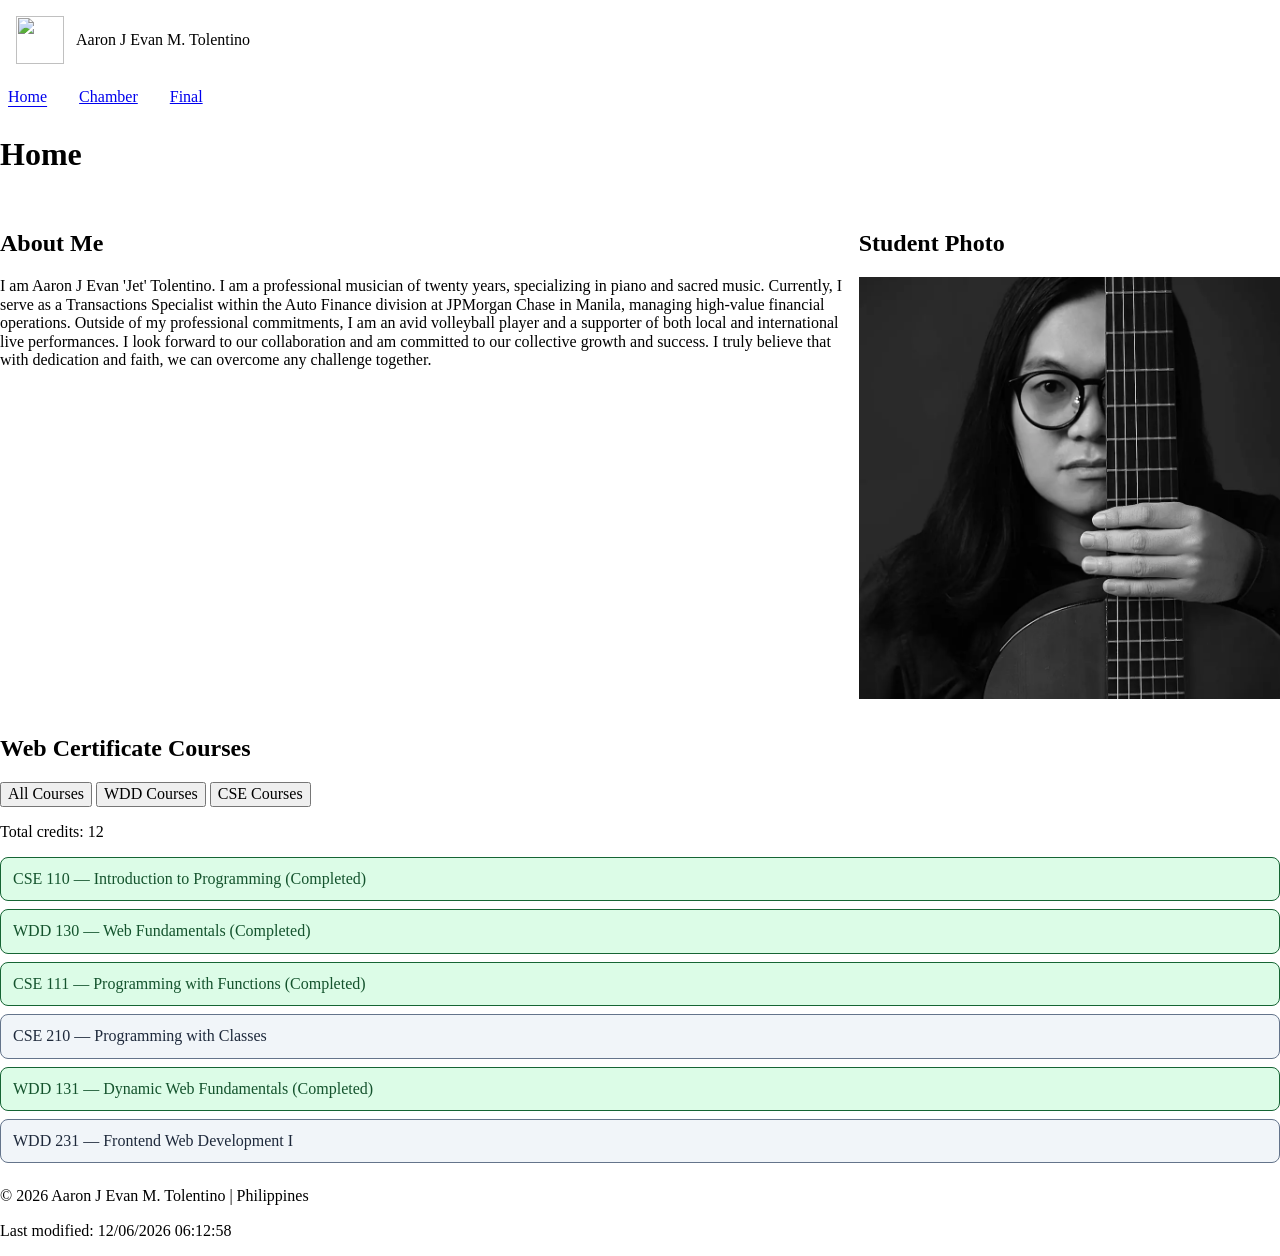
==== index.html @ 53fe9d9b "wk01-8" ====
<!DOCTYPE html>
<html lang="en">

<head>
    <meta charset="UTF-8">
    <meta name="viewport" content="width=device-width, initial-scale=1.0">
    <meta name="description" content="My WDD 231 course home page and web development projects.">
    <meta name="author" content="Aaron J Evan M. Tolentino">
    <title>Home | WDD 231 | Aaron J Evan M. Tolentino</title>
    <link rel="stylesheet" href="styles/normalize.css">
    <link rel="stylesheet" href="styles/small.css">
    <link rel="stylesheet" href="styles/larger.css">
    <script src="scripts/course.js" defer></script>
    <script src="scripts/date.js" defer></script>
    <script src="scripts/navigation.js" defer></script>
</head>

<body>
    <header>
        <img src="images/logo.svg" alt="" width="48" height="48">
        <span>Aaron J Evan M. Tolentino</span>
        <button type="button" id="menu-button" aria-controls="main-nav" aria-expanded="false"
            aria-label="Toggle navigation" hidden>
            ☰
        </button>
    </header>

    <nav id="main-nav" aria-label="Main navigation">
        <a href="index.html" aria-current="page">Home</a>
        <a href="chamber/">Chamber</a>
        <a href="final/">Final</a>
    </nav>

    <main>
        <h1>Home</h1>

        <section>
            <h2>About Me</h2>
            <p>
                I am Aaron J Evan 'Jet' Tolentino. I am a professional musician of twenty years,
                specializing in piano and sacred music. Currently, I serve as a Transactions
                Specialist within the Auto Finance division at JPMorgan Chase in Manila, managing
                high-value financial operations. Outside of my professional commitments, I am an
                avid volleyball player and a supporter of both local and international live
                performances. I look forward to our collaboration and am committed to our collective
                growth and success. I truly believe that with dedication and faith, we can overcome
                any challenge together.
            </p>
        </section>

        <section>
            <h2>Student Photo</h2>
            <img src="images/profile.webp" alt="Portrait of Aaron J Evan M. Tolentino">
        </section>

        <section class="courses-section">
            <h2>Web Certificate Courses</h2>

            <div class="course-filters">
                <button type="button" data-filter="all">All Courses</button>
                <button type="button" data-filter="WDD">WDD Courses</button>
                <button type="button" data-filter="CSE">CSE Courses</button>
            </div>

            <p>Total credits: <span id="total-credits">0</span></p>
            <div id="course-list"></div>
        </section>
    </main>

    <footer>
        <p>&copy; <span id="currentyear"></span> Aaron J Evan M. Tolentino | Philippines</p>
        <p id="lastModified"></p>
    </footer>
</body>

</html>
---- styles/small.css ----
.course-card {
    margin: 0.5rem 0;
    padding: 0.75rem;
    border: 1px solid #64748b;
    border-radius: 0.5rem;
    background-color: #f1f5f9;
    color: #1e293b;
}

.course-card.completed {
    border-color: #166534;
    background-color: #dcfce7;
    color: #14532d;
}
#main-nav.menu-ready:not(.is-open) {
    display: none;
}

#main-nav a {
    display: block;
    padding: 0.5rem;
}

#main-nav a[aria-current="page"],
#main-nav a:hover {
    text-decoration: underline;
    text-underline-offset: 0.25em;
}

main img {
    display: block;
    max-width: 100%;
    height: auto;
}

header {
    display: flex;
    align-items: center;
    gap: 0.75rem;
    padding: 1rem;
}

#menu-button {
    margin-inline-start: auto;
}
---- styles/larger.css ----
@media (min-width: 768px) {
    #menu-button {
        display: none;
    }

    #main-nav,
    #main-nav.menu-ready:not(.is-open) {
        display: flex;
        gap: 1rem;
    }

    main {
        display: grid;
        grid-template-columns: minmax(0, 2fr) minmax(0, 1fr);
        gap: 1rem;
    }

    main > h1,
    .courses-section {
        grid-column: 1 / -1;
    }
}
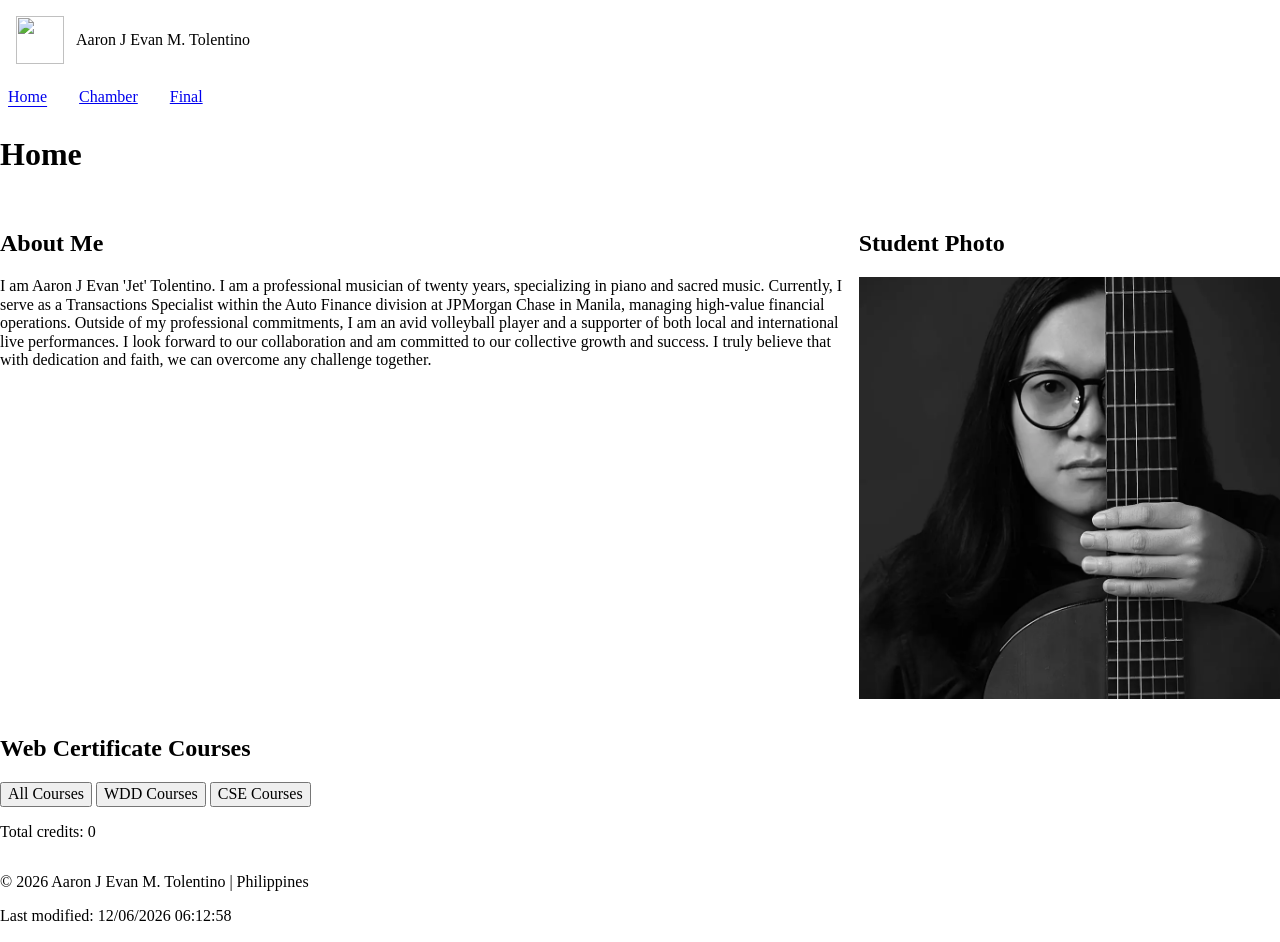
==== commit 8cd97675: "wk01-9" ====
--- a/index.html
+++ b/index.html
@@ -1,26 +1,32 @@
 <!DOCTYPE html>
 <html lang="en">
-
 <head>
     <meta charset="UTF-8">
     <meta name="viewport" content="width=device-width, initial-scale=1.0">
     <meta name="description" content="My WDD 231 course home page and web development projects.">
     <meta name="author" content="Aaron J Evan M. Tolentino">
     <title>Home | WDD 231 | Aaron J Evan M. Tolentino</title>
+
     <link rel="stylesheet" href="styles/normalize.css">
     <link rel="stylesheet" href="styles/small.css">
     <link rel="stylesheet" href="styles/larger.css">
+
     <script src="scripts/course.js" defer></script>
     <script src="scripts/date.js" defer></script>
     <script src="scripts/navigation.js" defer></script>
 </head>
-
 <body>
     <header>
         <img src="images/logo.svg" alt="" width="48" height="48">
         <span>Aaron J Evan M. Tolentino</span>
-        <button type="button" id="menu-button" aria-controls="main-nav" aria-expanded="false"
-            aria-label="Toggle navigation" hidden>
+        <button
+            type="button"
+            id="menu-button"
+            aria-controls="main-nav"
+            aria-expanded="false"
+            aria-label="Toggle navigation"
+            hidden
+        >
             ☰
         </button>
     </header>
@@ -50,7 +56,12 @@
 
         <section>
             <h2>Student Photo</h2>
-            <img src="images/profile.webp" alt="Portrait of Aaron J Evan M. Tolentino">
+            <img
+                src="images/profile.webp"
+                alt="Portrait of Aaron J Evan M. Tolentino"
+                width="900"
+                height="900"
+            >
         </section>
 
         <section class="courses-section">
@@ -72,5 +83,4 @@
         <p id="lastModified"></p>
     </footer>
 </body>
-
 </html>
--- a/styles/small.css
+++ b/styles/small.css
@@ -1,17 +1,16 @@
-.course-card {
-    margin: 0.5rem 0;
-    padding: 0.75rem;
-    border: 1px solid #64748b;
-    border-radius: 0.5rem;
-    background-color: #f1f5f9;
-    color: #1e293b;
+/* Header */
+header {
+    display: flex;
+    align-items: center;
+    gap: 0.75rem;
+    padding: 1rem;
 }
 
-.course-card.completed {
-    border-color: #166534;
-    background-color: #dcfce7;
-    color: #14532d;
+#menu-button {
+    margin-inline-start: auto;
 }
+
+/* Navigation */
 #main-nav.menu-ready:not(.is-open) {
     display: none;
 }
@@ -27,19 +26,25 @@
     text-underline-offset: 0.25em;
 }
 
+/* Student photo */
 main img {
     display: block;
     max-width: 100%;
     height: auto;
 }
 
-header {
-    display: flex;
-    align-items: center;
-    gap: 0.75rem;
-    padding: 1rem;
+/* Course cards */
+.course-card {
+    margin: 0.5rem 0;
+    padding: 0.75rem;
+    border: 1px solid #64748b;
+    border-radius: 0.5rem;
+    background-color: #f1f5f9;
+    color: #1e293b;
 }
 
-#menu-button {
-    margin-inline-start: auto;
+.course-card.completed {
+    border-color: #166534;
+    background-color: #dcfce7;
+    color: #14532d;
 }
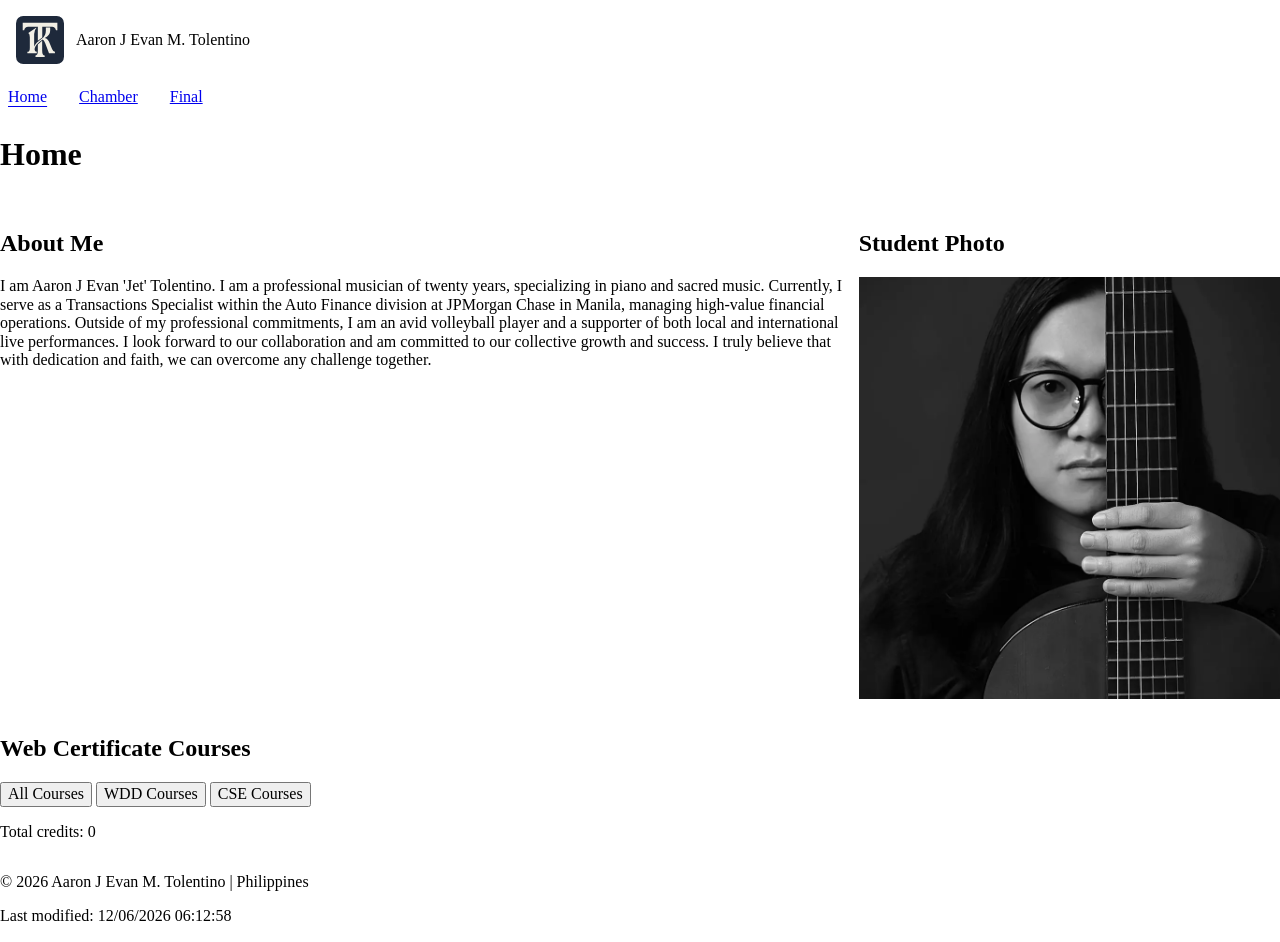
==== commit 0202af19: "image logo" ====
--- a/index.html
+++ b/index.html
@@ -1,5 +1,6 @@
 <!DOCTYPE html>
 <html lang="en">
+
 <head>
     <meta charset="UTF-8">
     <meta name="viewport" content="width=device-width, initial-scale=1.0">
@@ -15,18 +16,13 @@
     <script src="scripts/date.js" defer></script>
     <script src="scripts/navigation.js" defer></script>
 </head>
+
 <body>
     <header>
         <img src="images/logo.svg" alt="" width="48" height="48">
         <span>Aaron J Evan M. Tolentino</span>
-        <button
-            type="button"
-            id="menu-button"
-            aria-controls="main-nav"
-            aria-expanded="false"
-            aria-label="Toggle navigation"
-            hidden
-        >
+        <button type="button" id="menu-button" aria-controls="main-nav" aria-expanded="false"
+            aria-label="Toggle navigation" hidden>
             ☰
         </button>
     </header>
@@ -56,12 +52,7 @@
 
         <section>
             <h2>Student Photo</h2>
-            <img
-                src="images/profile.webp"
-                alt="Portrait of Aaron J Evan M. Tolentino"
-                width="900"
-                height="900"
-            >
+            <img src="images/profile.webp" alt="Portrait of Aaron J Evan M. Tolentino" width="900" height="900">
         </section>
 
         <section class="courses-section">
@@ -83,4 +74,5 @@
         <p id="lastModified"></p>
     </footer>
 </body>
+
 </html>
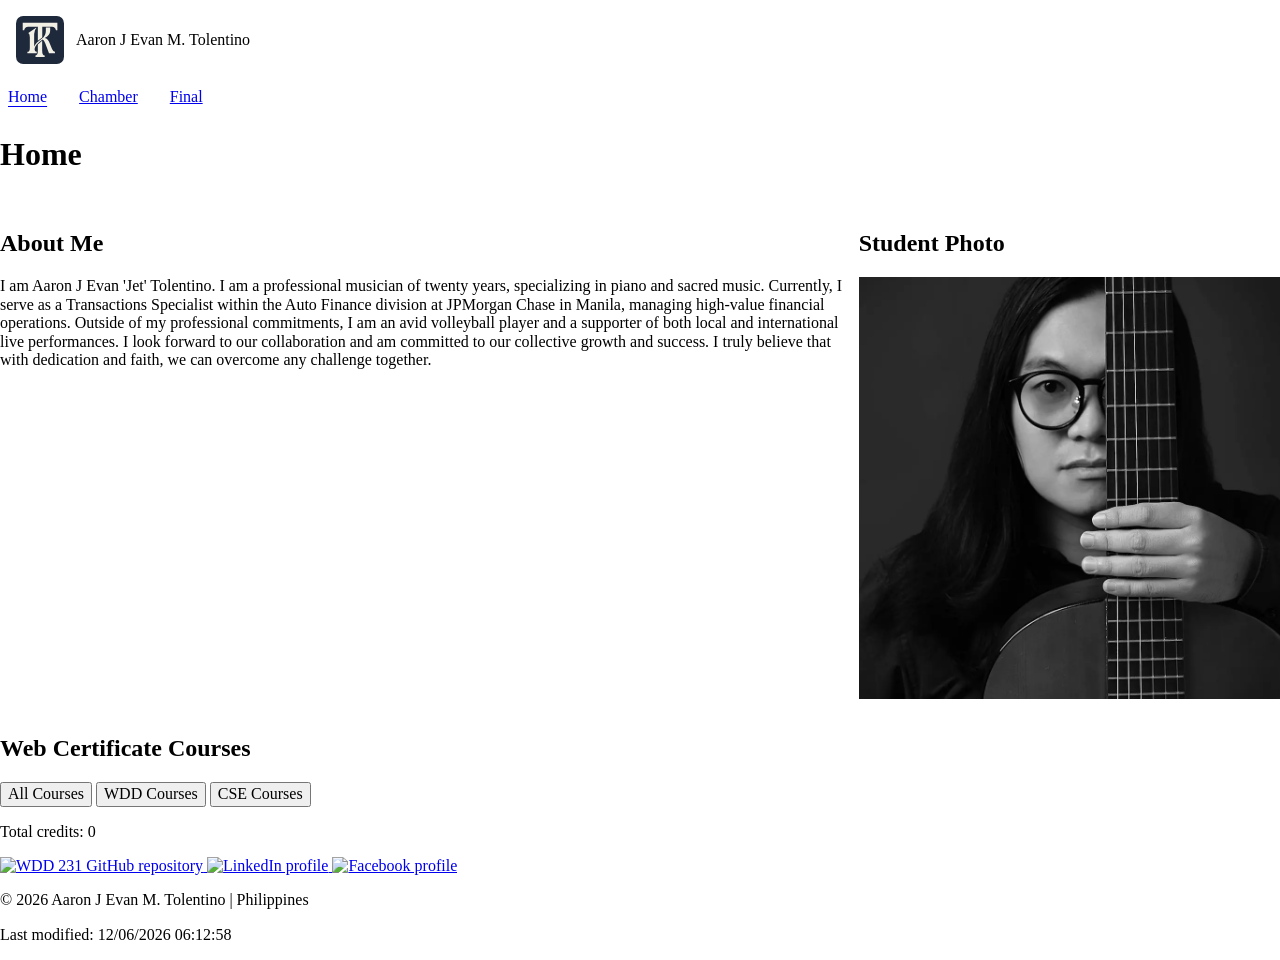
==== commit 45555c9e: "footer" ====
--- a/index.html
+++ b/index.html
@@ -70,6 +70,18 @@
     </main>
 
     <footer>
+        <div class="social-links">
+            <a href="https://github.com/jettolentino25/wdd231">
+                <img src="images/github.svg" alt="WDD 231 GitHub repository" width="32" height="32">
+            </a>
+            <a href="https://www.linkedin.com/in/aaron-j-evan-tolentino/">
+                <img src="images/linkedin.svg" alt="LinkedIn profile" width="32" height="32">
+            </a>
+            <a href="https://www.facebook.com/aaronjevan.tolentino">
+                <img src="images/facebook.svg" alt="Facebook profile" width="32" height="32">
+            </a>
+        </div>
+
         <p>&copy; <span id="currentyear"></span> Aaron J Evan M. Tolentino | Philippines</p>
         <p id="lastModified"></p>
     </footer>
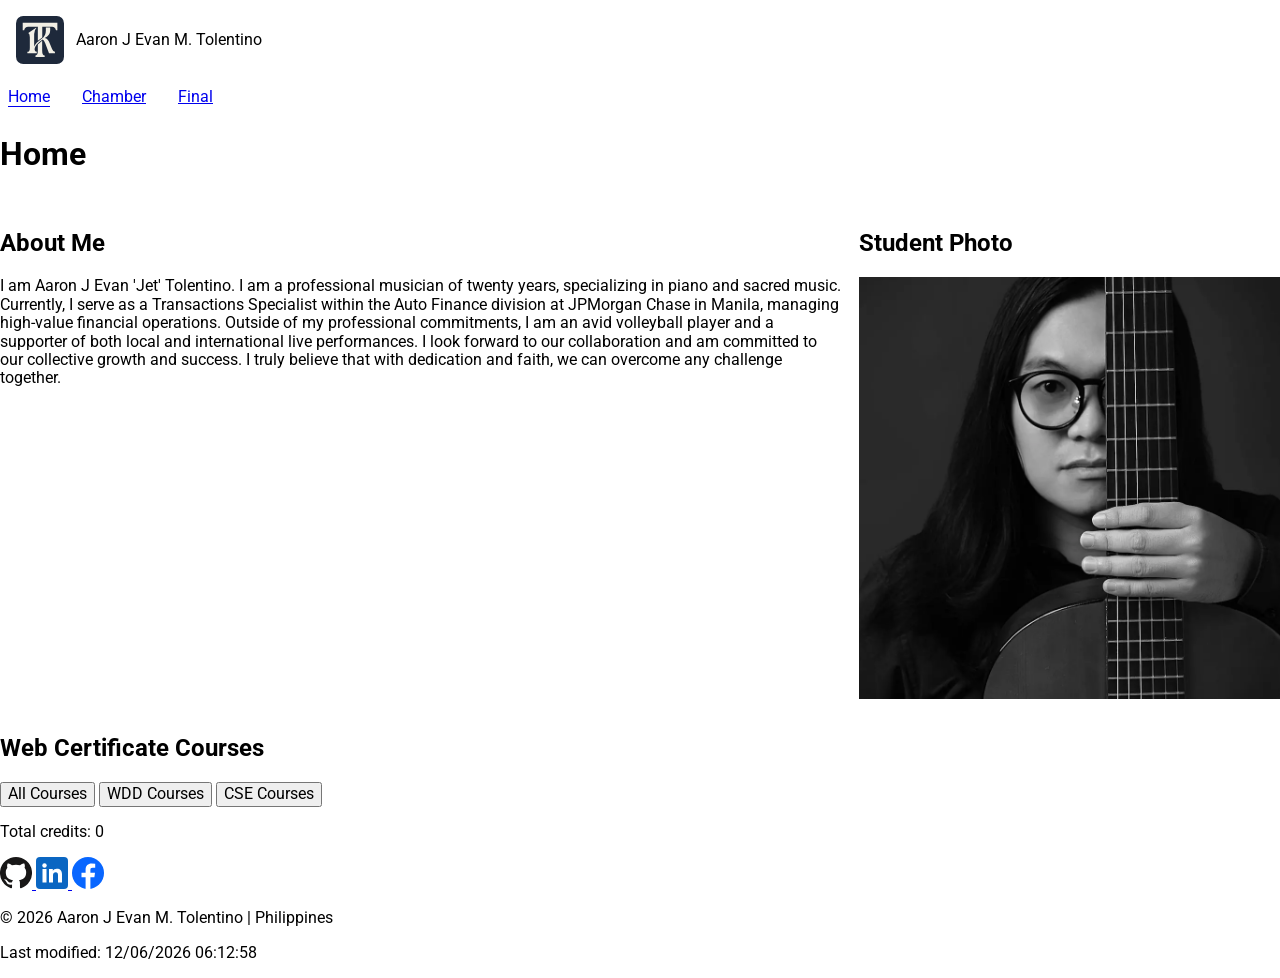
==== commit c78ed7bd: "font" ====
--- a/index.html
+++ b/index.html
@@ -7,6 +7,9 @@
     <meta name="description" content="My WDD 231 course home page and web development projects.">
     <meta name="author" content="Aaron J Evan M. Tolentino">
     <title>Home | WDD 231 | Aaron J Evan M. Tolentino</title>
+    <link rel="preconnect" href="https://fonts.googleapis.com">
+    <link rel="preconnect" href="https://fonts.gstatic.com" crossorigin>
+    <link href="https://fonts.googleapis.com/css2?family=Roboto:wght@400;700&amp;display=swap" rel="stylesheet">
 
     <link rel="stylesheet" href="styles/normalize.css">
     <link rel="stylesheet" href="styles/small.css">
--- a/styles/small.css
+++ b/styles/small.css
@@ -47,4 +47,8 @@
     border-color: #166534;
     background-color: #dcfce7;
     color: #14532d;
+}
+
+body {
+    font-family: "Roboto", Arial, sans-serif;
 }
--- a/styles/larger.css
+++ b/styles/larger.css
@@ -15,7 +15,7 @@
         gap: 1rem;
     }
 
-    main > h1,
+    main>h1,
     .courses-section {
         grid-column: 1 / -1;
     }
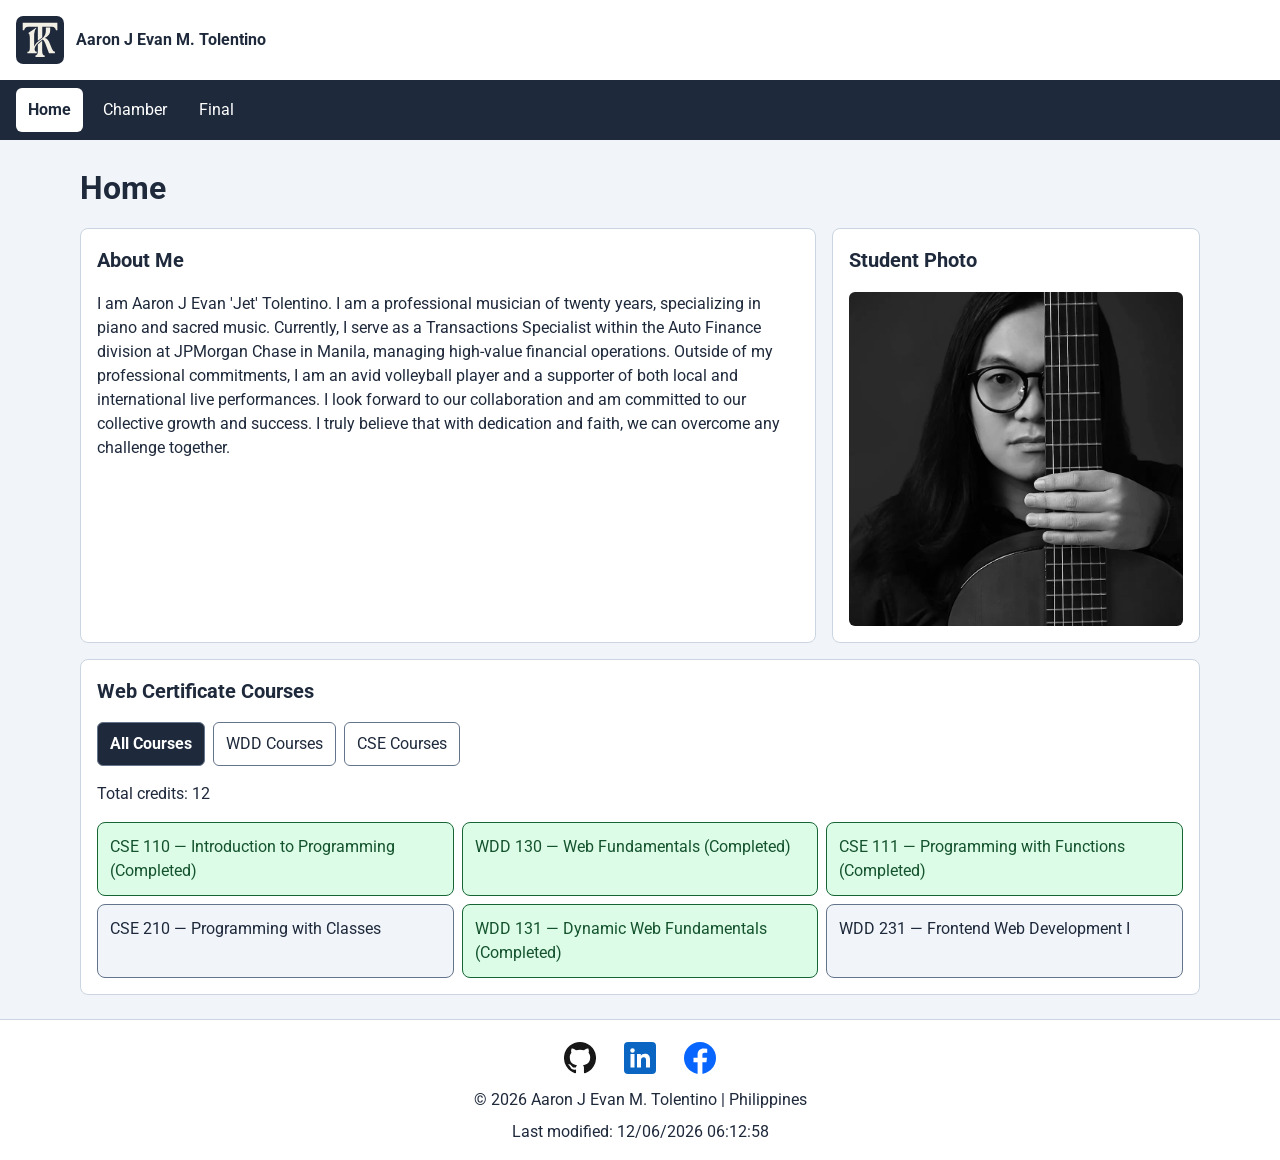
==== commit dc84aae2: "final audit" ====
--- a/index.html
+++ b/index.html
@@ -7,10 +7,10 @@
     <meta name="description" content="My WDD 231 course home page and web development projects.">
     <meta name="author" content="Aaron J Evan M. Tolentino">
     <title>Home | WDD 231 | Aaron J Evan M. Tolentino</title>
+
     <link rel="preconnect" href="https://fonts.googleapis.com">
     <link rel="preconnect" href="https://fonts.gstatic.com" crossorigin>
-    <link href="https://fonts.googleapis.com/css2?family=Roboto:wght@400;700&amp;display=swap" rel="stylesheet">
-
+    <link rel="stylesheet" href="https://fonts.googleapis.com/css2?family=Roboto:wght@400;700&amp;display=swap">
     <link rel="stylesheet" href="styles/normalize.css">
     <link rel="stylesheet" href="styles/small.css">
     <link rel="stylesheet" href="styles/larger.css">
@@ -24,6 +24,7 @@
     <header>
         <img src="images/logo.svg" alt="" width="48" height="48">
         <span>Aaron J Evan M. Tolentino</span>
+
         <button type="button" id="menu-button" aria-controls="main-nav" aria-expanded="false"
             aria-label="Toggle navigation" hidden>
             ☰
@@ -61,13 +62,15 @@
         <section class="courses-section">
             <h2>Web Certificate Courses</h2>
 
-            <div class="course-filters">
-                <button type="button" data-filter="all">All Courses</button>
-                <button type="button" data-filter="WDD">WDD Courses</button>
-                <button type="button" data-filter="CSE">CSE Courses</button>
+            <div class="course-filters" role="group" aria-label="Filter courses">
+                <button type="button" data-filter="all" aria-pressed="true">All Courses</button>
+                <button type="button" data-filter="WDD" aria-pressed="false">WDD Courses</button>
+                <button type="button" data-filter="CSE" aria-pressed="false">CSE Courses</button>
             </div>
 
-            <p>Total credits: <span id="total-credits">0</span></p>
+            <p aria-live="polite" aria-atomic="true">
+                Total credits: <span id="total-credits">0</span>
+            </p>
             <div id="course-list"></div>
         </section>
     </main>
--- a/styles/small.css
+++ b/styles/small.css
@@ -1,41 +1,124 @@
-/* Header */
+body {
+    background-color: #f1f5f9;
+    color: #1e293b;
+    font-family: "Roboto", Arial, sans-serif;
+    line-height: 1.5;
+}
+
+/* Header and navigation */
 header {
     display: flex;
     align-items: center;
     gap: 0.75rem;
     padding: 1rem;
+    background-color: #fff;
+    font-weight: 700;
+}
+
+header img {
+    flex-shrink: 0;
 }
 
 #menu-button {
+    min-width: 44px;
+    min-height: 44px;
     margin-inline-start: auto;
+    border: 1px solid #64748b;
+    border-radius: 0.5rem;
+    background-color: #fff;
+    color: #1e293b;
+    cursor: pointer;
 }
 
-/* Navigation */
+#main-nav {
+    padding: 0.5rem 1rem;
+    background-color: #1e293b;
+}
+
 #main-nav.menu-ready:not(.is-open) {
     display: none;
 }
 
 #main-nav a {
     display: block;
-    padding: 0.5rem;
+    padding: 0.625rem 0.75rem;
+    border-radius: 0.375rem;
+    color: #fff;
+    text-decoration: none;
 }
 
-#main-nav a[aria-current="page"],
+#main-nav a[aria-current="page"] {
+    background-color: #fff;
+    color: #1e293b;
+    font-weight: 700;
+}
+
 #main-nav a:hover {
     text-decoration: underline;
     text-underline-offset: 0.25em;
 }
 
-/* Student photo */
+/* Main content */
+main {
+    max-width: 70rem;
+    margin-inline: auto;
+    padding: 1.5rem 1rem;
+}
+
+h1 {
+    margin: 0 0 1rem;
+}
+
+main section {
+    margin-bottom: 1rem;
+    padding: 1rem;
+    border: 1px solid #cbd5e1;
+    border-radius: 0.5rem;
+    background-color: #fff;
+}
+
+main h2 {
+    margin-top: 0;
+    font-size: 1.25rem;
+}
+
 main img {
     display: block;
     max-width: 100%;
     height: auto;
+    border-radius: 0.375rem;
 }
 
-/* Course cards */
+/* Course filters and cards */
+.course-filters {
+    display: flex;
+    flex-wrap: wrap;
+    gap: 0.5rem;
+}
+
+.course-filters button {
+    min-height: 44px;
+    padding: 0.5rem 0.75rem;
+    border: 1px solid #64748b;
+    border-radius: 0.375rem;
+    background-color: #fff;
+    color: #1e293b;
+    cursor: pointer;
+}
+
+.course-filters button[aria-pressed="true"] {
+    background-color: #1e293b;
+    color: #fff;
+    font-weight: 700;
+}
+
+#course-list {
+    display: grid;
+    gap: 0.5rem;
+}
+
 .course-card {
-    margin: 0.5rem 0;
+    margin: 0;
     padding: 0.75rem;
     border: 1px solid #64748b;
     border-radius: 0.5rem;
@@ -49,6 +132,27 @@
     color: #14532d;
 }
 
-body {
-    font-family: "Roboto", Arial, sans-serif;
+/* Footer */
+footer {
+    padding: 1rem;
+    border-top: 1px solid #cbd5e1;
+    background-color: #fff;
+    text-align: center;
+}
+
+footer p {
+    margin: 0.5rem 0 0;
+}
+
+.social-links {
+    display: flex;
+    justify-content: center;
+    gap: 1rem;
+}
+
+.social-links a {
+    display: grid;
+    min-width: 44px;
+    min-height: 44px;
+    place-items: center;
 }
--- a/styles/larger.css
+++ b/styles/larger.css
@@ -6,7 +6,7 @@
     #main-nav,
     #main-nav.menu-ready:not(.is-open) {
         display: flex;
-        gap: 1rem;
+        gap: 0.5rem;
     }
 
     main {
@@ -15,8 +15,17 @@
         gap: 1rem;
     }
 
-    main>h1,
+    main > h1,
     .courses-section {
         grid-column: 1 / -1;
     }
+
+    main > h1,
+    main section {
+        margin-bottom: 0;
+    }
+
+    #course-list {
+        grid-template-columns: repeat(3, minmax(0, 1fr));
+    }
 }
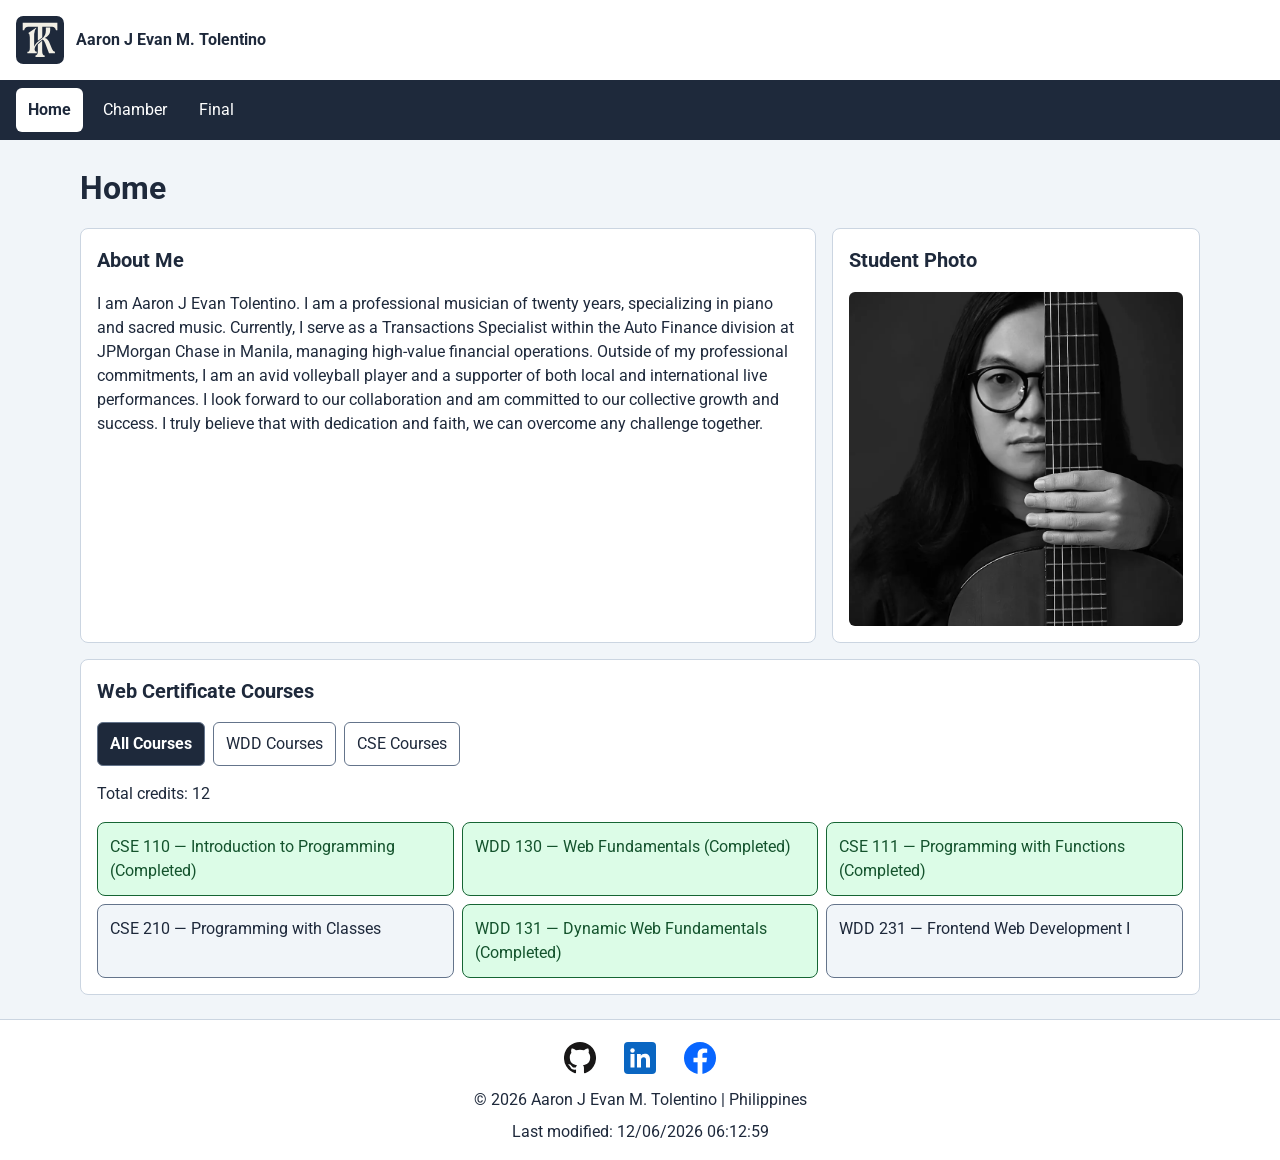
==== commit f294053b: "Polish W01 home page" ====
--- a/index.html
+++ b/index.html
@@ -43,7 +43,7 @@
         <section>
             <h2>About Me</h2>
             <p>
-                I am Aaron J Evan 'Jet' Tolentino. I am a professional musician of twenty years,
+                I am Aaron J Evan Tolentino. I am a professional musician of twenty years,
                 specializing in piano and sacred music. Currently, I serve as a Transactions
                 Specialist within the Auto Finance division at JPMorgan Chase in Manila, managing
                 high-value financial operations. Outside of my professional commitments, I am an
